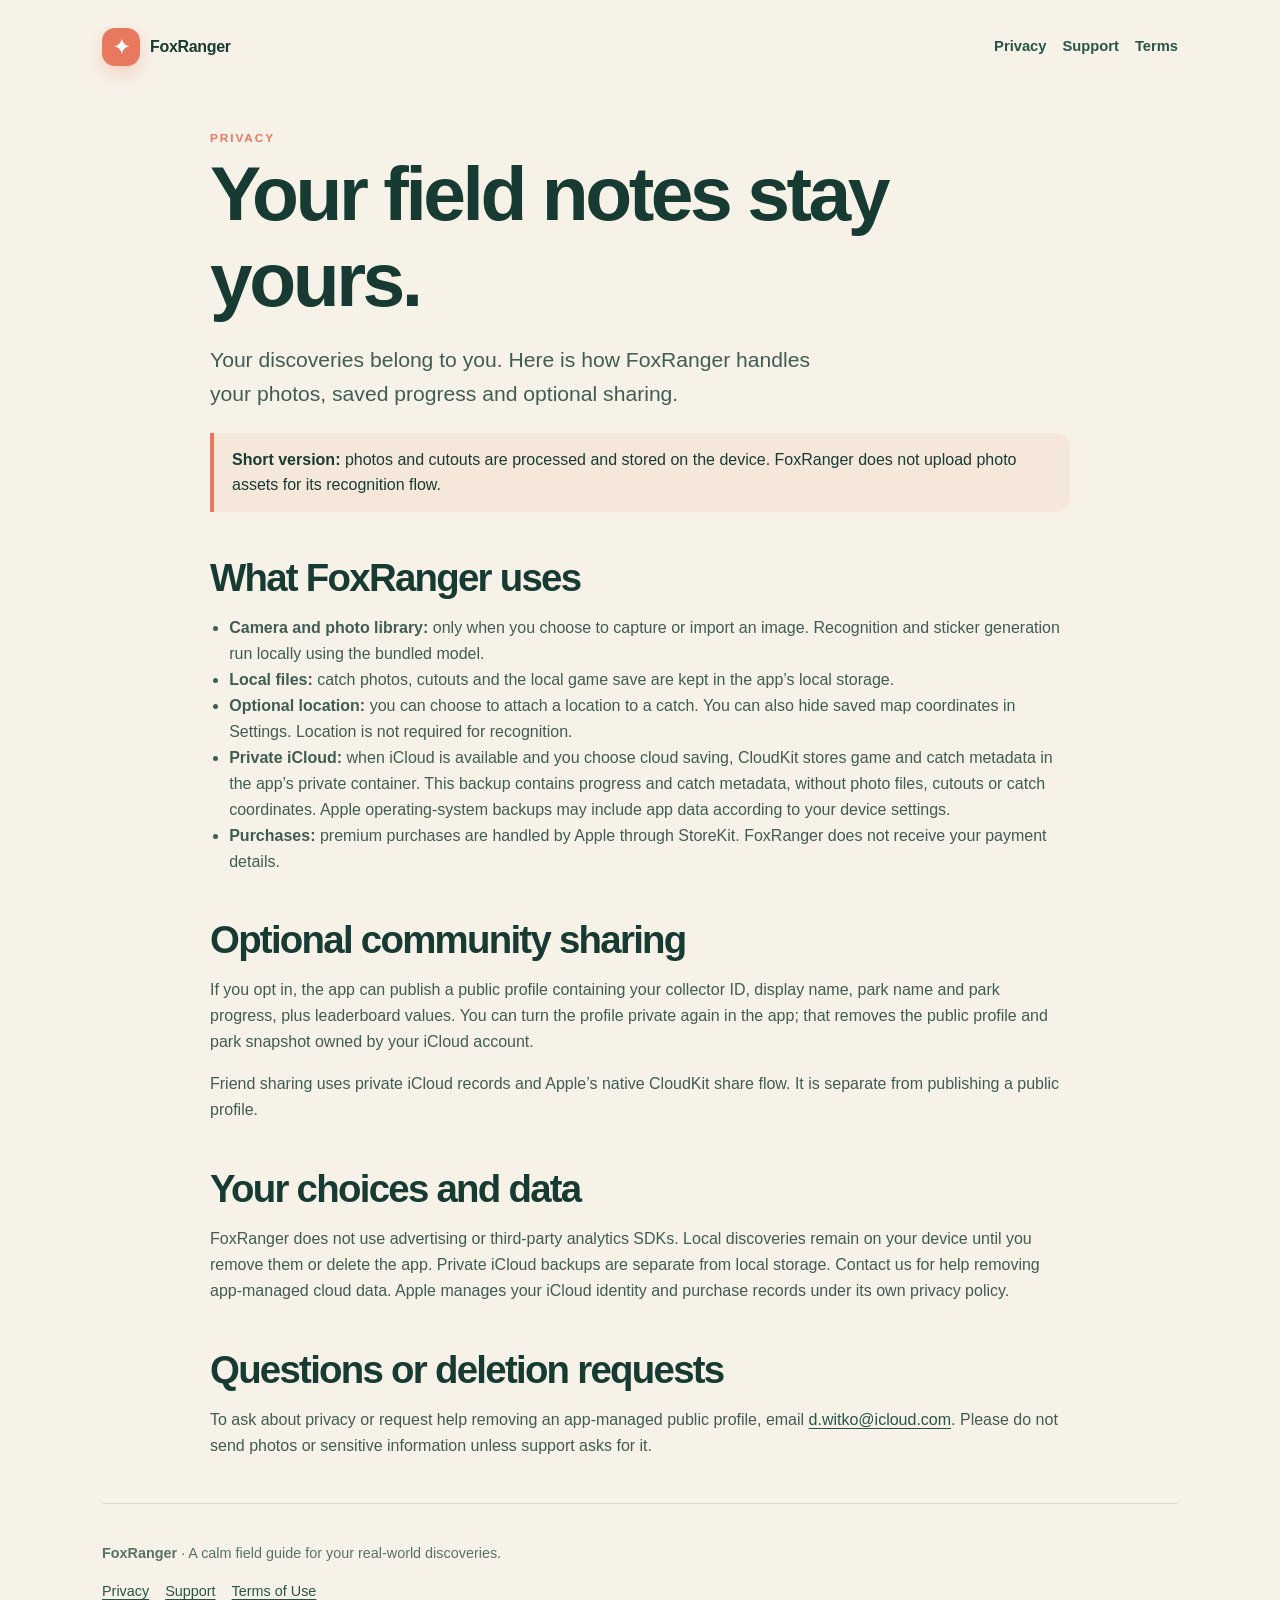
==== privacy.html @ eff3639e "Publish FoxRanger privacy and support pages" ====
<!doctype html><html lang="en"><head><meta charset="utf-8"><meta name="viewport" content="width=device-width, initial-scale=1"><meta name="description" content="FoxRanger privacy information."><title>FoxRanger · Privacy</title><link rel="stylesheet" href="style.css"></head><body><main class="shell"><nav class="nav"><a class="brand" href="index.html"><span class="brand-mark">✦</span><span>FoxRanger</span></a><div class="nav-links"><a href="privacy.html">Privacy</a><a href="support.html">Support</a><a href="terms.html">Terms</a></div></nav><section class="section"><span class="eyebrow">Privacy</span><h1>Your field notes stay yours.</h1><p class="lede">Your discoveries belong to you. Here is how FoxRanger handles your photos, saved progress and optional sharing.</p><div class="notice"><strong>Short version:</strong> photos and cutouts are processed and stored on the device. FoxRanger does not upload photo assets for its recognition flow.</div></section><section class="section"><h2>What FoxRanger uses</h2><ul><li><strong>Camera and photo library:</strong> only when you choose to capture or import an image. Recognition and sticker generation run locally using the bundled model.</li><li><strong>Local files:</strong> catch photos, cutouts and the local game save are kept in the app’s local storage.</li><li><strong>Optional location:</strong> you can choose to attach a location to a catch. You can also hide saved map coordinates in Settings. Location is not required for recognition.</li><li><strong>Private iCloud:</strong> when iCloud is available and you choose cloud saving, CloudKit stores game and catch metadata in the app’s private container. This backup contains progress and catch metadata, without photo files, cutouts or catch coordinates. Apple operating-system backups may include app data according to your device settings.</li><li><strong>Purchases:</strong> premium purchases are handled by Apple through StoreKit. FoxRanger does not receive your payment details.</li></ul></section><section class="section"><h2>Optional community sharing</h2><p>If you opt in, the app can publish a public profile containing your collector ID, display name, park name and park progress, plus leaderboard values. You can turn the profile private again in the app; that removes the public profile and park snapshot owned by your iCloud account.</p><p>Friend sharing uses private iCloud records and Apple’s native CloudKit share flow. It is separate from publishing a public profile.</p></section><section class="section"><h2>Your choices and data</h2><p>FoxRanger does not use advertising or third-party analytics SDKs. Local discoveries remain on your device until you remove them or delete the app. Private iCloud backups are separate from local storage. Contact us for help removing app-managed cloud data. Apple manages your iCloud identity and purchase records under its own privacy policy.</p></section><section class="section"><h2>Questions or deletion requests</h2><p>To ask about privacy or request help removing an app-managed public profile, email <a href="mailto:d.witko@icloud.com">d.witko@icloud.com</a>. Please do not send photos or sensitive information unless support asks for it.</p></section><footer><p><strong>FoxRanger</strong> · A calm field guide for your real-world discoveries.</p><p><a href="privacy.html">Privacy</a><a href="support.html">Support</a><a href="terms.html">Terms of Use</a></p></footer></main></body></html>
---- style.css ----
:root {
  color-scheme: light;
  --cream: #f7f2e8;
  --paper: #fffdf8;
  --forest: #173b32;
  --forest-soft: #285448;
  --coral: #e8795f;
  --sage: #dfe9dc;
  --line: rgba(23, 59, 50, .14);
  --shadow: 0 22px 60px rgba(23, 59, 50, .12);
  font-family: -apple-system, BlinkMacSystemFont, "SF Pro Rounded", "Avenir Next", sans-serif;
}
* { box-sizing: border-box; }
body { margin: 0; color: var(--forest); background: var(--cream); line-height: 1.62; }
a { color: var(--forest-soft); text-underline-offset: .18em; }
a:hover { color: var(--coral); }
.shell { max-width: 1120px; margin: 0 auto; padding: 28px 22px 70px; }
.nav { display: flex; align-items: center; justify-content: space-between; gap: 20px; margin-bottom: 58px; }
.brand { display: inline-flex; align-items: center; gap: 10px; text-decoration: none; color: var(--forest); font-weight: 850; letter-spacing: -.02em; }
.brand-mark { width: 38px; height: 38px; border-radius: 13px; background: var(--coral); display: grid; place-items: center; color: white; font-size: 20px; box-shadow: 0 8px 18px rgba(232,121,95,.28); }
.nav-links { display: flex; flex-wrap: wrap; gap: 16px; font-size: .92rem; font-weight: 700; }
.nav-links a { text-decoration: none; }
.hero { display: grid; grid-template-columns: 1.1fr .9fr; align-items: center; gap: 60px; margin-bottom: 64px; }
.eyebrow { color: var(--coral); text-transform: uppercase; letter-spacing: .16em; font-weight: 850; font-size: .74rem; }
h1, h2, h3 { line-height: 1.12; letter-spacing: -.045em; margin: 0 0 16px; }
h1 { font-size: clamp(2.6rem, 6vw, 5.3rem); max-width: 700px; }
h2 { font-size: clamp(1.75rem, 3vw, 2.5rem); }
h3 { font-size: 1.2rem; }
.lede { font-size: clamp(1.08rem, 1.8vw, 1.32rem); color: rgba(23,59,50,.78); max-width: 620px; }
.poster { width: min(100%, 390px); margin: 0 auto; display: block; border-radius: 34px; box-shadow: var(--shadow); transform: rotate(2deg); }
.panel { background: rgba(255,253,248,.8); border: 1px solid var(--line); border-radius: 30px; padding: clamp(24px, 4vw, 44px); box-shadow: var(--shadow); backdrop-filter: blur(12px); }
.grid { display: grid; grid-template-columns: repeat(3, 1fr); gap: 18px; margin: 28px 0 64px; }
.card { background: var(--paper); border: 1px solid var(--line); border-radius: 22px; padding: 24px; box-shadow: 0 12px 30px rgba(23,59,50,.07); }
.card p { margin: 0; color: rgba(23,59,50,.76); }
.icon { color: var(--coral); font-size: 1.55rem; margin-bottom: 12px; }
.section { margin: 0 auto 44px; max-width: 860px; }
.section p, .section li { color: rgba(23,59,50,.82); }
.section ul { padding-left: 1.2rem; }
.kicker { display: inline-block; background: var(--sage); border-radius: 999px; padding: 6px 12px; font-size: .82rem; font-weight: 800; margin-bottom: 14px; }
.notice { border-left: 4px solid var(--coral); padding: 14px 18px; background: rgba(232,121,95,.09); border-radius: 0 14px 14px 0; }
footer { border-top: 1px solid var(--line); padding-top: 24px; color: rgba(23,59,50,.7); font-size: .9rem; }
footer a { margin-right: 16px; }
@media (max-width: 760px) { .nav { align-items: flex-start; flex-direction: column; margin-bottom: 40px; } .hero { grid-template-columns: 1fr; gap: 30px; } .poster { max-width: 300px; } .grid { grid-template-columns: 1fr; } .shell { padding-inline: 16px; } }
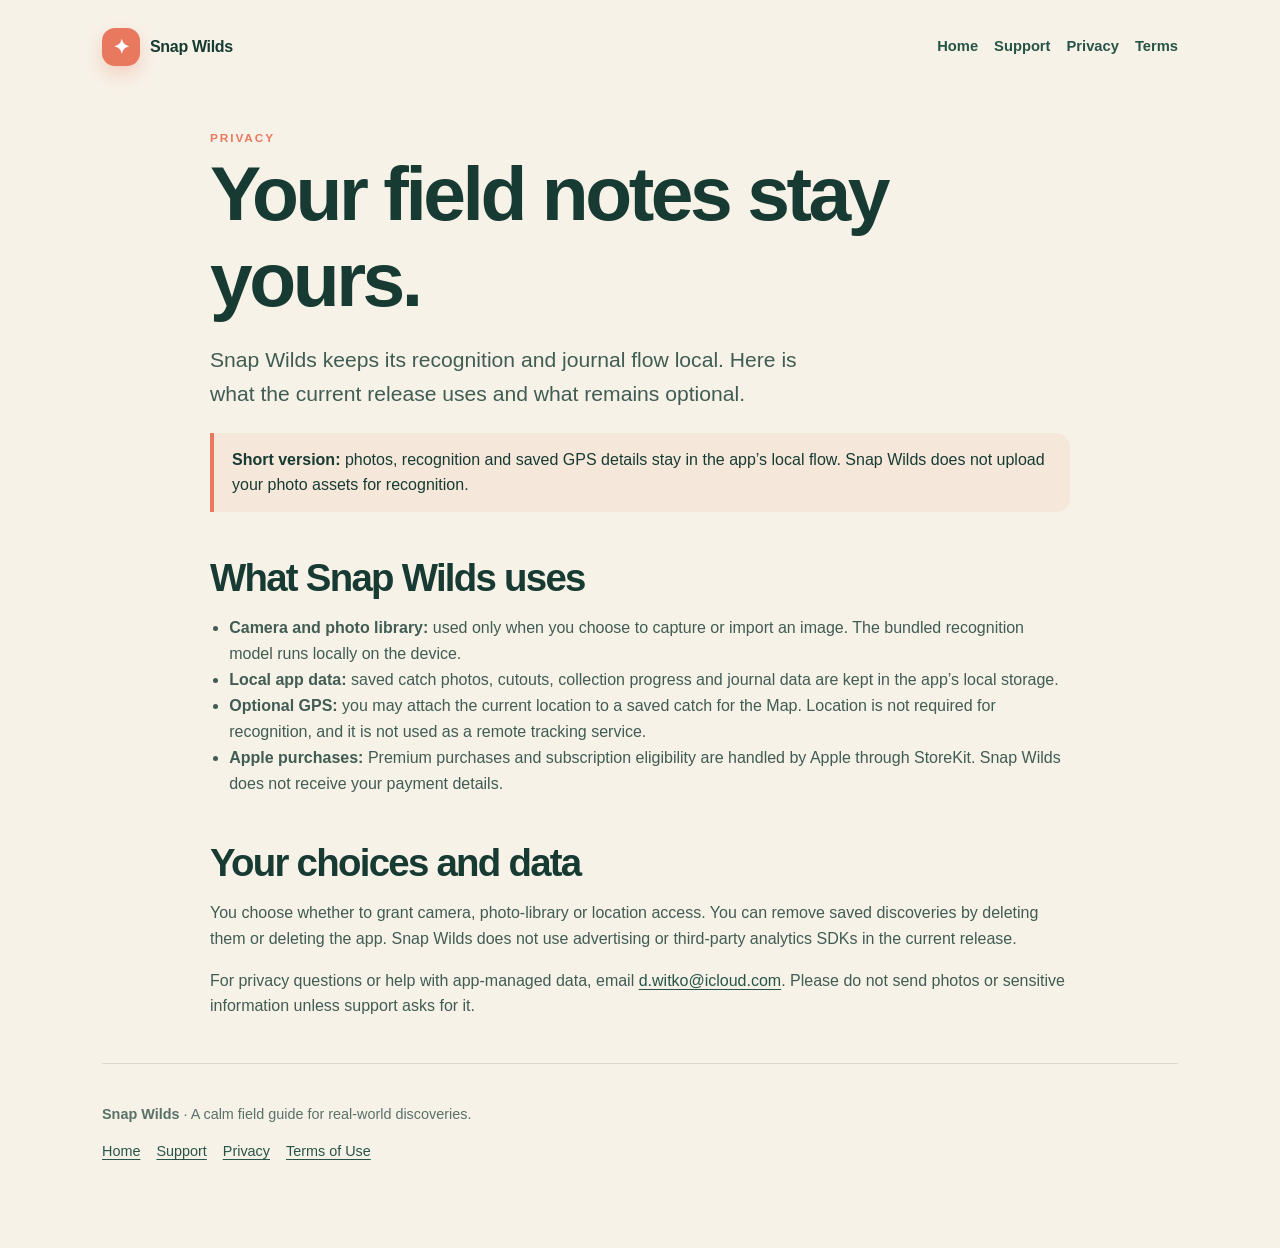
==== commit 82cc7dd8: "Refresh support site for Snap Wilds" ====
--- a/privacy.html
+++ b/privacy.html
@@ -1 +1,29 @@
-<!doctype html><html lang="en"><head><meta charset="utf-8"><meta name="viewport" content="width=device-width, initial-scale=1"><meta name="description" content="FoxRanger privacy information."><title>FoxRanger · Privacy</title><link rel="stylesheet" href="style.css"></head><body><main class="shell"><nav class="nav"><a class="brand" href="index.html"><span class="brand-mark">✦</span><span>FoxRanger</span></a><div class="nav-links"><a href="privacy.html">Privacy</a><a href="support.html">Support</a><a href="terms.html">Terms</a></div></nav><section class="section"><span class="eyebrow">Privacy</span><h1>Your field notes stay yours.</h1><p class="lede">Your discoveries belong to you. Here is how FoxRanger handles your photos, saved progress and optional sharing.</p><div class="notice"><strong>Short version:</strong> photos and cutouts are processed and stored on the device. FoxRanger does not upload photo assets for its recognition flow.</div></section><section class="section"><h2>What FoxRanger uses</h2><ul><li><strong>Camera and photo library:</strong> only when you choose to capture or import an image. Recognition and sticker generation run locally using the bundled model.</li><li><strong>Local files:</strong> catch photos, cutouts and the local game save are kept in the app’s local storage.</li><li><strong>Optional location:</strong> you can choose to attach a location to a catch. You can also hide saved map coordinates in Settings. Location is not required for recognition.</li><li><strong>Private iCloud:</strong> when iCloud is available and you choose cloud saving, CloudKit stores game and catch metadata in the app’s private container. This backup contains progress and catch metadata, without photo files, cutouts or catch coordinates. Apple operating-system backups may include app data according to your device settings.</li><li><strong>Purchases:</strong> premium purchases are handled by Apple through StoreKit. FoxRanger does not receive your payment details.</li></ul></section><section class="section"><h2>Optional community sharing</h2><p>If you opt in, the app can publish a public profile containing your collector ID, display name, park name and park progress, plus leaderboard values. You can turn the profile private again in the app; that removes the public profile and park snapshot owned by your iCloud account.</p><p>Friend sharing uses private iCloud records and Apple’s native CloudKit share flow. It is separate from publishing a public profile.</p></section><section class="section"><h2>Your choices and data</h2><p>FoxRanger does not use advertising or third-party analytics SDKs. Local discoveries remain on your device until you remove them or delete the app. Private iCloud backups are separate from local storage. Contact us for help removing app-managed cloud data. Apple manages your iCloud identity and purchase records under its own privacy policy.</p></section><section class="section"><h2>Questions or deletion requests</h2><p>To ask about privacy or request help removing an app-managed public profile, email <a href="mailto:d.witko@icloud.com">d.witko@icloud.com</a>. Please do not send photos or sensitive information unless support asks for it.</p></section><footer><p><strong>FoxRanger</strong> · A calm field guide for your real-world discoveries.</p><p><a href="privacy.html">Privacy</a><a href="support.html">Support</a><a href="terms.html">Terms of Use</a></p></footer></main></body></html>+<!DOCTYPE html>
+<html lang="en">
+<head>
+<meta http-equiv="Content-Type" content="text/html; charset=UTF-8">
+<meta charset="utf-8">
+<meta name="viewport" content="width=device-width, initial-scale=1">
+<meta name="description" content="Snap Wilds privacy information.">
+<title>Snap Wilds &middot; Privacy</title>
+<link rel="stylesheet" href="style.css">
+</head>
+<body><main class="shell"><nav class="nav"><a class="brand" href="index.html"><span class="brand-mark">&#10022;</span><span>Snap Wilds</span></a><div class="nav-links">
+<a href="index.html">Home</a><a href="support.html">Support</a><a href="privacy.html">Privacy</a><a href="terms.html">Terms</a>
+</div></nav><section class="section"><span class="eyebrow">Privacy</span><h1>Your field notes stay yours.</h1>
+<p class="lede">Snap Wilds keeps its recognition and journal flow local. Here is what the current release uses and what remains optional.</p>
+<div class="notice">
+<strong>Short version:</strong> photos, recognition and saved GPS details stay in the app’s local flow. Snap Wilds does not upload your photo assets for recognition.</div></section><section class="section"><h2>What Snap Wilds uses</h2>
+<ul>
+<li>
+<strong>Camera and photo library:</strong> used only when you choose to capture or import an image. The bundled recognition model runs locally on the device.</li>
+<li>
+<strong>Local app data:</strong> saved catch photos, cutouts, collection progress and journal data are kept in the app&rsquo;s local storage.</li>
+<li>
+<strong>Optional GPS:</strong> you may attach the current location to a saved catch for the Map. Location is not required for recognition, and it is not used as a remote tracking service.</li>
+<li>
+<strong>Apple purchases:</strong> Premium purchases and subscription eligibility are handled by Apple through StoreKit. Snap Wilds does not receive your payment details.</li>
+</ul></section><section class="section"><h2>Your choices and data</h2>
+<p>You choose whether to grant camera, photo-library or location access. You can remove saved discoveries by deleting them or deleting the app. Snap Wilds does not use advertising or third-party analytics SDKs in the current release.</p><p>For privacy questions or help with app-managed data, email <a href="mailto:d.witko@icloud.com">d.witko@icloud.com</a>. Please do not send photos or sensitive information unless support asks for it.</p></section><footer><p><strong>Snap Wilds</strong> &middot; A calm field guide for real-world discoveries.</p>
+<p><a href="index.html">Home</a><a href="support.html">Support</a><a href="privacy.html">Privacy</a><a href="terms.html">Terms of Use</a></p></footer></main></body>
+</html>
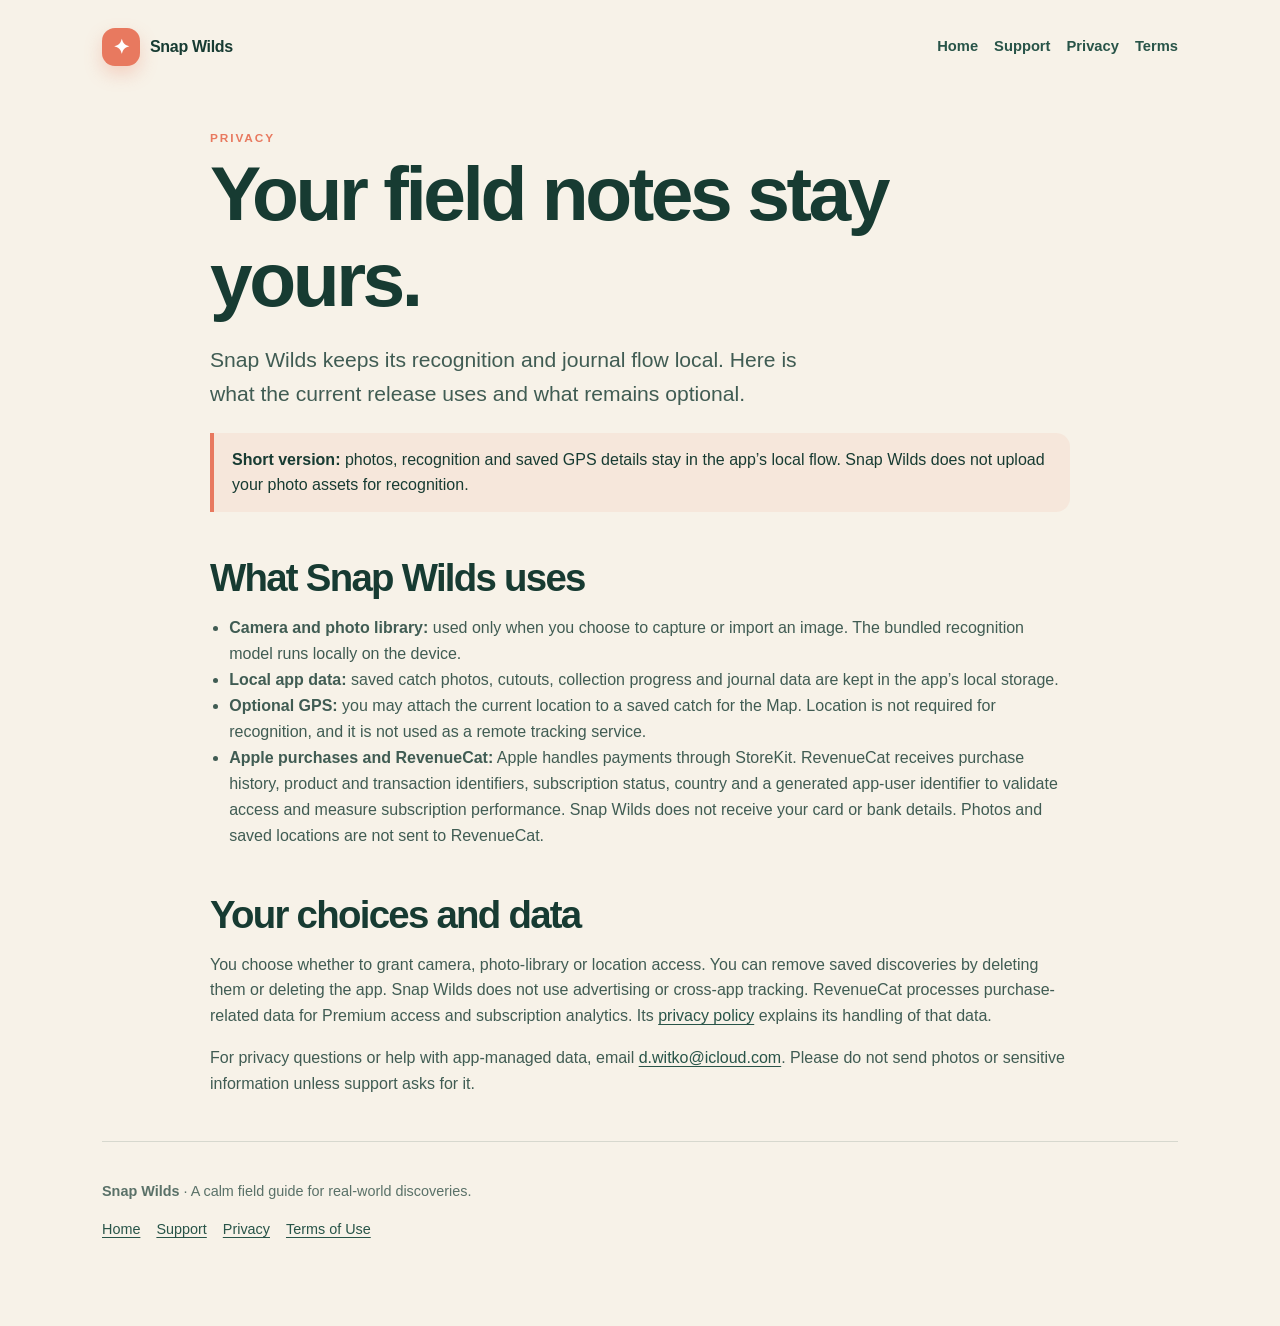
==== commit aee7d406: "Disclose RevenueCat purchase processing for Snap Wilds" ====
--- a/privacy.html
+++ b/privacy.html
@@ -22,8 +22,8 @@
 <li>
 <strong>Optional GPS:</strong> you may attach the current location to a saved catch for the Map. Location is not required for recognition, and it is not used as a remote tracking service.</li>
 <li>
-<strong>Apple purchases:</strong> Premium purchases and subscription eligibility are handled by Apple through StoreKit. Snap Wilds does not receive your payment details.</li>
+<strong>Apple purchases and RevenueCat:</strong> Apple handles payments through StoreKit. RevenueCat receives purchase history, product and transaction identifiers, subscription status, country and a generated app-user identifier to validate access and measure subscription performance. Snap Wilds does not receive your card or bank details. Photos and saved locations are not sent to RevenueCat.</li>
 </ul></section><section class="section"><h2>Your choices and data</h2>
-<p>You choose whether to grant camera, photo-library or location access. You can remove saved discoveries by deleting them or deleting the app. Snap Wilds does not use advertising or third-party analytics SDKs in the current release.</p><p>For privacy questions or help with app-managed data, email <a href="mailto:d.witko@icloud.com">d.witko@icloud.com</a>. Please do not send photos or sensitive information unless support asks for it.</p></section><footer><p><strong>Snap Wilds</strong> &middot; A calm field guide for real-world discoveries.</p>
+<p>You choose whether to grant camera, photo-library or location access. You can remove saved discoveries by deleting them or deleting the app. Snap Wilds does not use advertising or cross-app tracking. RevenueCat processes purchase-related data for Premium access and subscription analytics. Its <a href="https://www.revenuecat.com/privacy">privacy policy</a> explains its handling of that data.</p><p>For privacy questions or help with app-managed data, email <a href="mailto:d.witko@icloud.com">d.witko@icloud.com</a>. Please do not send photos or sensitive information unless support asks for it.</p></section><footer><p><strong>Snap Wilds</strong> &middot; A calm field guide for real-world discoveries.</p>
 <p><a href="index.html">Home</a><a href="support.html">Support</a><a href="privacy.html">Privacy</a><a href="terms.html">Terms of Use</a></p></footer></main></body>
 </html>
